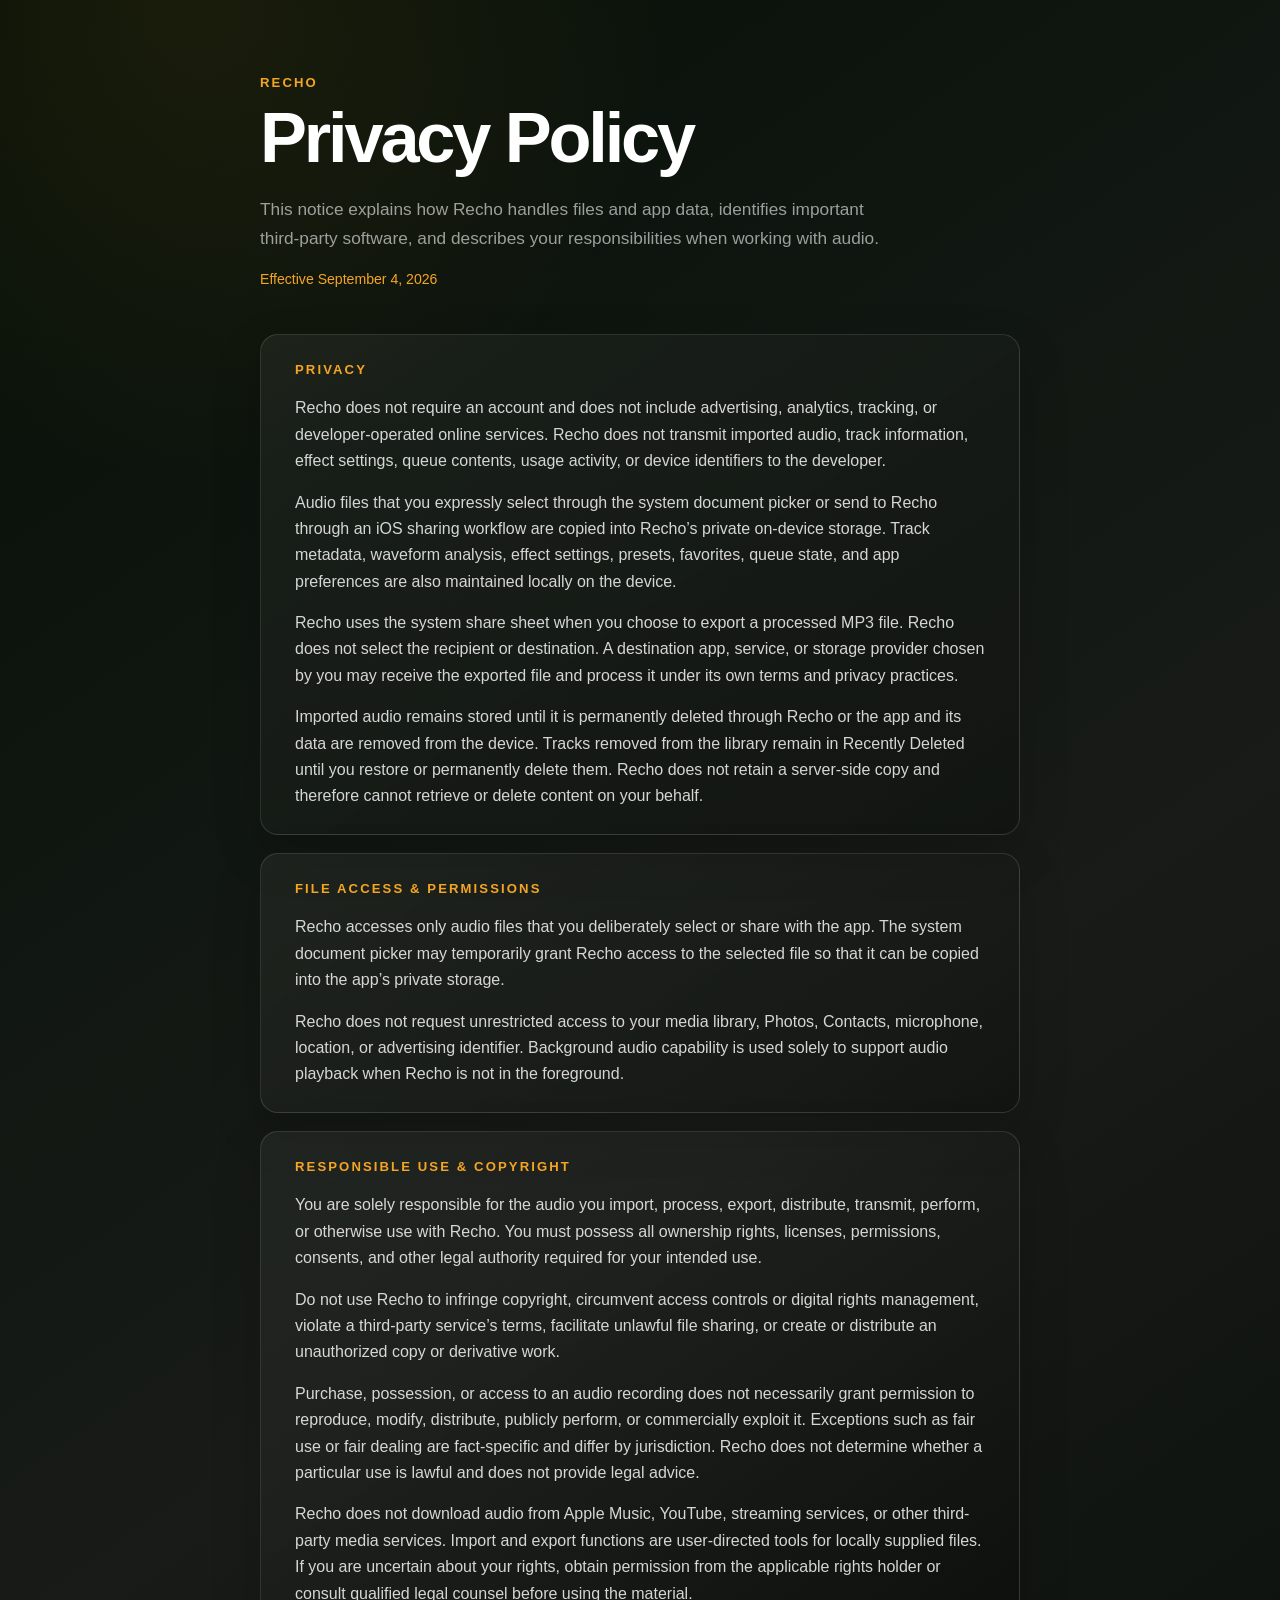
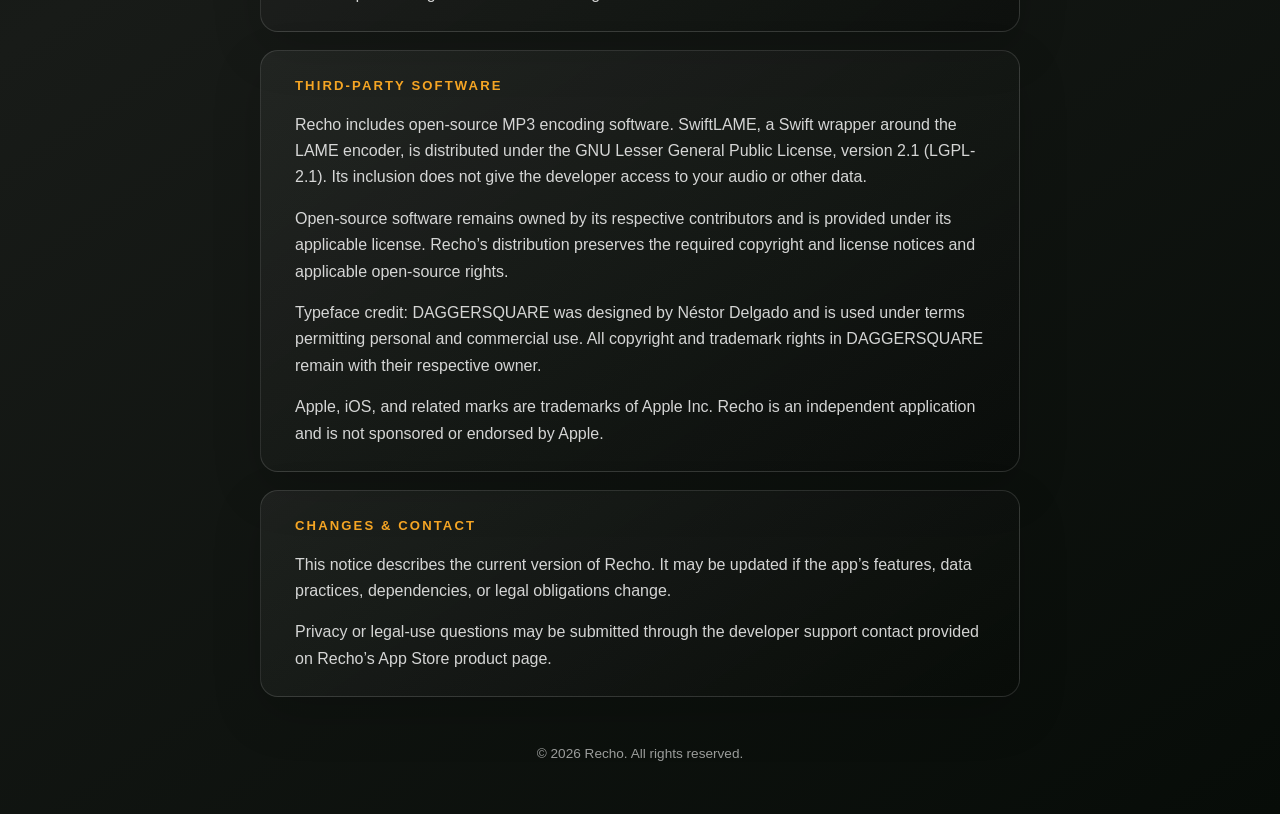
==== index.html @ ea0a2e34 "Publish Recho privacy policy" ====
<!doctype html>
<html lang="en">
<head>
  <meta charset="utf-8">
  <meta name="viewport" content="width=device-width, initial-scale=1">
  <meta name="description" content="Privacy Policy and Responsible Use notice for the Recho iOS app.">
  <title>Recho Privacy Policy</title>
  <link rel="stylesheet" href="styles.css">
</head>
<body>
  <main>
    <header>
      <p class="eyebrow">RECHO</p>
      <h1>Privacy Policy</h1>
      <p class="intro">This notice explains how Recho handles files and app data, identifies important third-party software, and describes your responsibilities when working with audio.</p>
      <p class="effective">Effective September 4, 2026</p>
    </header>

    <section>
      <h2>Privacy</h2>
      <p>Recho does not require an account and does not include advertising, analytics, tracking, or developer-operated online services. Recho does not transmit imported audio, track information, effect settings, queue contents, usage activity, or device identifiers to the developer.</p>
      <p>Audio files that you expressly select through the system document picker or send to Recho through an iOS sharing workflow are copied into Recho’s private on-device storage. Track metadata, waveform analysis, effect settings, presets, favorites, queue state, and app preferences are also maintained locally on the device.</p>
      <p>Recho uses the system share sheet when you choose to export a processed MP3 file. Recho does not select the recipient or destination. A destination app, service, or storage provider chosen by you may receive the exported file and process it under its own terms and privacy practices.</p>
      <p>Imported audio remains stored until it is permanently deleted through Recho or the app and its data are removed from the device. Tracks removed from the library remain in Recently Deleted until you restore or permanently delete them. Recho does not retain a server-side copy and therefore cannot retrieve or delete content on your behalf.</p>
    </section>

    <section>
      <h2>File Access &amp; Permissions</h2>
      <p>Recho accesses only audio files that you deliberately select or share with the app. The system document picker may temporarily grant Recho access to the selected file so that it can be copied into the app’s private storage.</p>
      <p>Recho does not request unrestricted access to your media library, Photos, Contacts, microphone, location, or advertising identifier. Background audio capability is used solely to support audio playback when Recho is not in the foreground.</p>
    </section>

    <section>
      <h2>Responsible Use &amp; Copyright</h2>
      <p>You are solely responsible for the audio you import, process, export, distribute, transmit, perform, or otherwise use with Recho. You must possess all ownership rights, licenses, permissions, consents, and other legal authority required for your intended use.</p>
      <p>Do not use Recho to infringe copyright, circumvent access controls or digital rights management, violate a third-party service’s terms, facilitate unlawful file sharing, or create or distribute an unauthorized copy or derivative work.</p>
      <p>Purchase, possession, or access to an audio recording does not necessarily grant permission to reproduce, modify, distribute, publicly perform, or commercially exploit it. Exceptions such as fair use or fair dealing are fact-specific and differ by jurisdiction. Recho does not determine whether a particular use is lawful and does not provide legal advice.</p>
      <p>Recho does not download audio from Apple Music, YouTube, streaming services, or other third-party media services. Import and export functions are user-directed tools for locally supplied files. If you are uncertain about your rights, obtain permission from the applicable rights holder or consult qualified legal counsel before using the material.</p>
    </section>

    <section>
      <h2>Third-Party Software</h2>
      <p>Recho includes open-source MP3 encoding software. SwiftLAME, a Swift wrapper around the LAME encoder, is distributed under the GNU Lesser General Public License, version 2.1 (LGPL-2.1). Its inclusion does not give the developer access to your audio or other data.</p>
      <p>Open-source software remains owned by its respective contributors and is provided under its applicable license. Recho’s distribution preserves the required copyright and license notices and applicable open-source rights.</p>
      <p>Typeface credit: DAGGERSQUARE was designed by Néstor Delgado and is used under terms permitting personal and commercial use. All copyright and trademark rights in DAGGERSQUARE remain with their respective owner.</p>
      <p>Apple, iOS, and related marks are trademarks of Apple Inc. Recho is an independent application and is not sponsored or endorsed by Apple.</p>
    </section>

    <section>
      <h2>Changes &amp; Contact</h2>
      <p>This notice describes the current version of Recho. It may be updated if the app’s features, data practices, dependencies, or legal obligations change.</p>
      <p>Privacy or legal-use questions may be submitted through the developer support contact provided on Recho’s App Store product page.</p>
    </section>

    <footer>© 2026 Recho. All rights reserved.</footer>
  </main>
</body>
</html>
---- styles.css ----
:root {
  color-scheme: dark;
  --background: #071008;
  --surface: rgba(255, 255, 255, 0.055);
  --border: rgba(255, 255, 255, 0.13);
  --text: rgba(255, 255, 255, 0.82);
  --muted: rgba(255, 255, 255, 0.59);
  --amber: #f5a524;
}

* { box-sizing: border-box; }

html { font-size: 16px; }

body {
  margin: 0;
  min-height: 100vh;
  background:
    radial-gradient(circle at 15% 0%, rgba(245, 165, 36, 0.08), transparent 30rem),
    linear-gradient(145deg, #061007, #181b18 50%, #070c08);
  color: var(--text);
  font-family: -apple-system, BlinkMacSystemFont, "Segoe UI", sans-serif;
  line-height: 1.65;
}

main {
  width: min(760px, calc(100% - 32px));
  margin: 0 auto;
  padding: 72px 0 48px;
}

header { margin-bottom: 42px; }

.eyebrow,
h2 {
  color: var(--amber);
  font-size: 0.82rem;
  font-weight: 700;
  letter-spacing: 0.16em;
  text-transform: uppercase;
}

.eyebrow { margin: 0 0 8px; }

h1 {
  margin: 0;
  color: #fff;
  font-size: clamp(2.3rem, 8vw, 4.4rem);
  line-height: 1.02;
  letter-spacing: -0.045em;
}

.intro {
  max-width: 640px;
  margin: 22px 0 0;
  color: var(--muted);
  font-size: 1.08rem;
}

.effective {
  margin: 16px 0 0;
  color: var(--amber);
  font-size: 0.88rem;
}

section {
  margin: 18px 0;
  padding: 24px clamp(20px, 5vw, 34px);
  background: linear-gradient(145deg, var(--surface), rgba(0, 0, 0, 0.2));
  border: 1px solid var(--border);
  border-radius: 18px;
  box-shadow: 0 18px 50px rgba(0, 0, 0, 0.16);
}

h2 { margin: 0 0 15px; }

p { margin: 0 0 15px; }
p:last-child { margin-bottom: 0; }

footer {
  padding: 28px 4px 0;
  color: var(--muted);
  font-size: 0.85rem;
  text-align: center;
}

@media (max-width: 520px) {
  main { padding-top: 44px; }
  section { border-radius: 15px; }
}
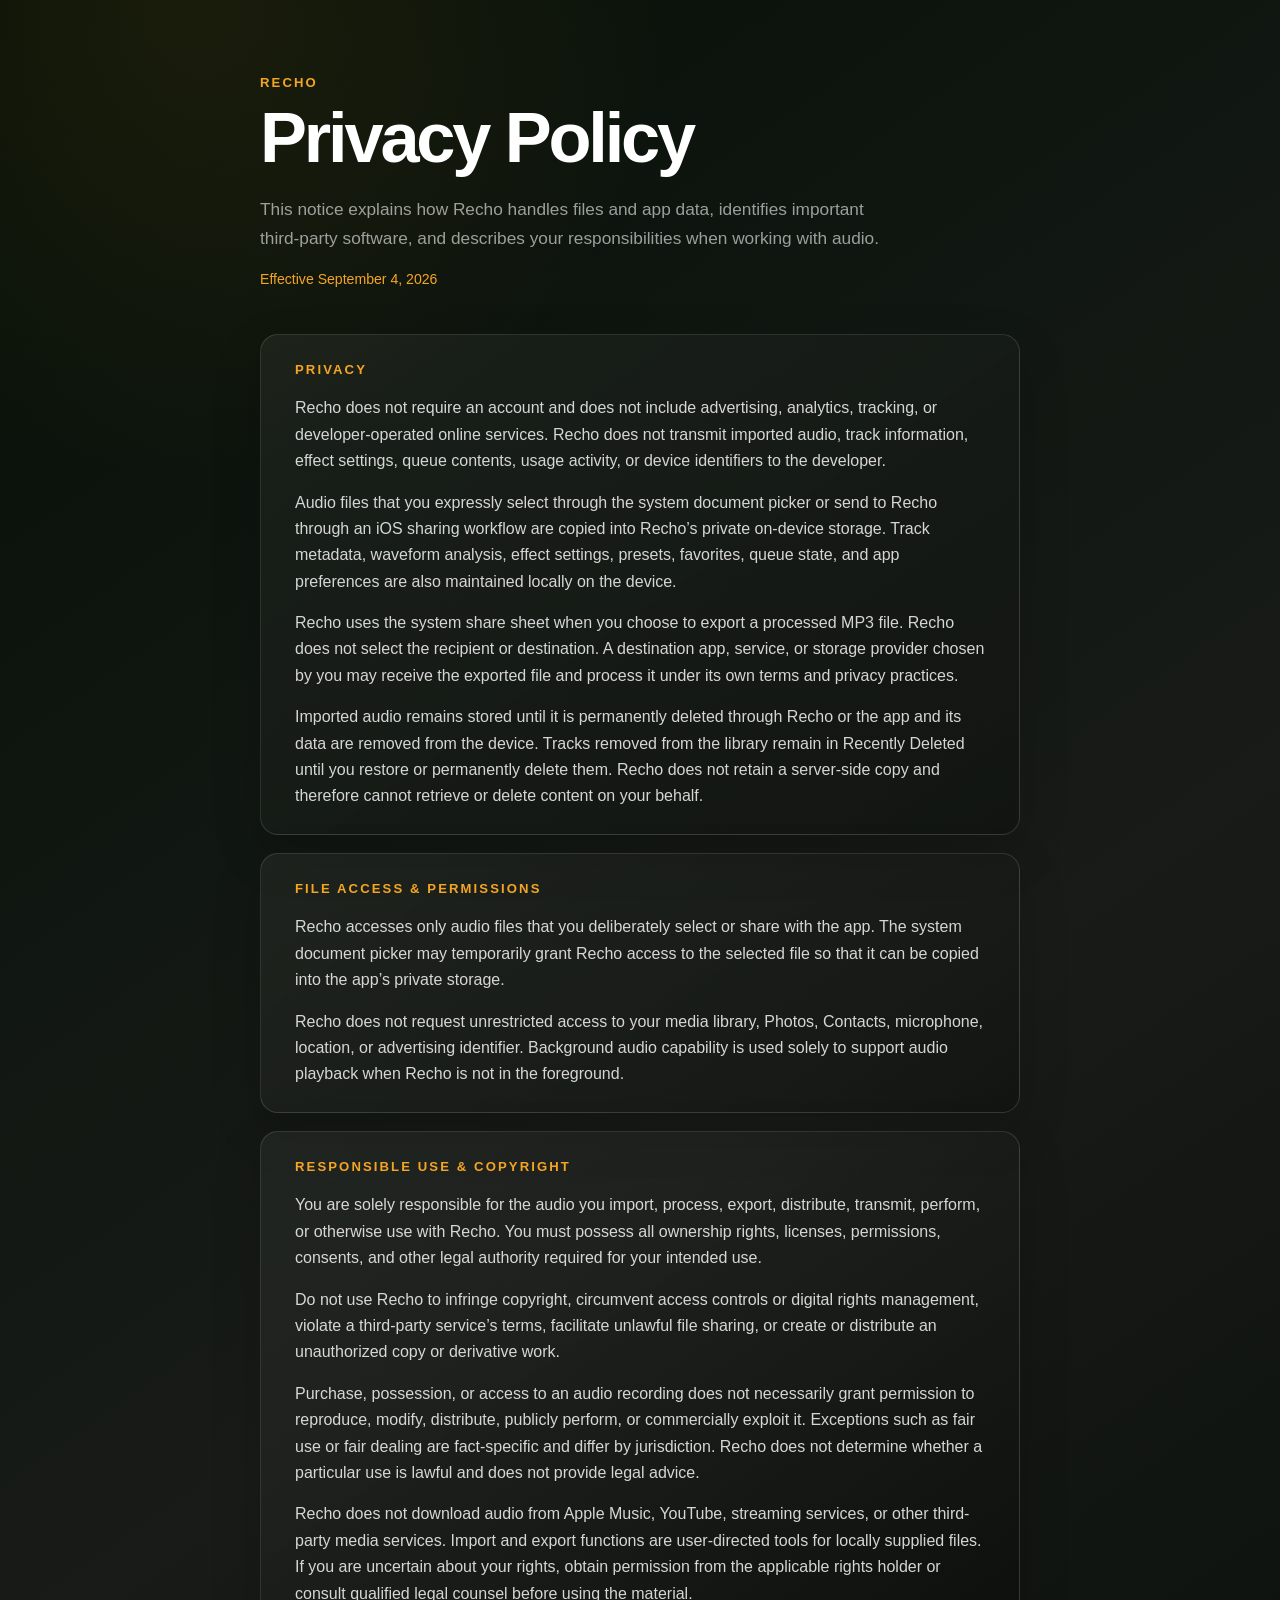
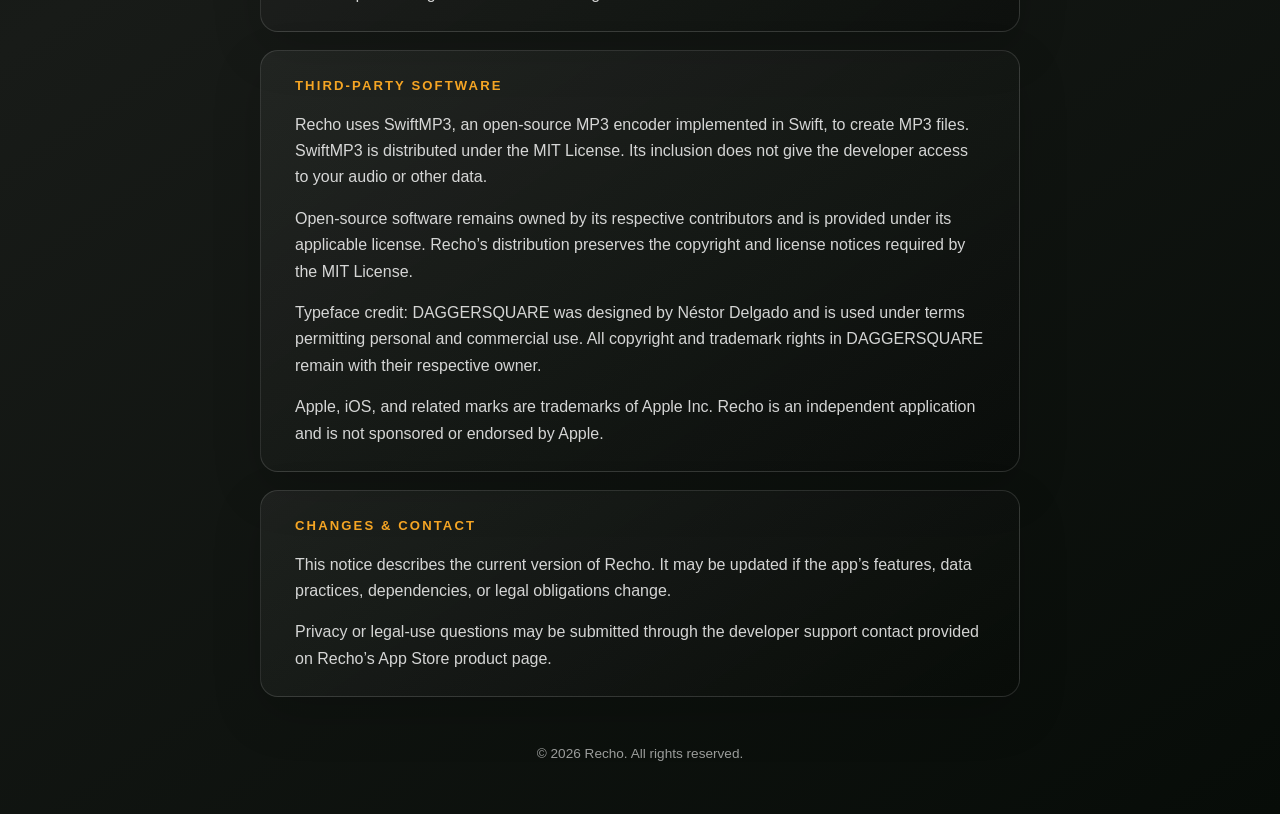
==== commit d8221b5b: "Update privacy notice for SwiftMP3" ====
--- a/index.html
+++ b/index.html
@@ -40,8 +40,8 @@
 
     <section>
       <h2>Third-Party Software</h2>
-      <p>Recho includes open-source MP3 encoding software. SwiftLAME, a Swift wrapper around the LAME encoder, is distributed under the GNU Lesser General Public License, version 2.1 (LGPL-2.1). Its inclusion does not give the developer access to your audio or other data.</p>
-      <p>Open-source software remains owned by its respective contributors and is provided under its applicable license. Recho’s distribution preserves the required copyright and license notices and applicable open-source rights.</p>
+      <p>Recho uses SwiftMP3, an open-source MP3 encoder implemented in Swift, to create MP3 files. SwiftMP3 is distributed under the MIT License. Its inclusion does not give the developer access to your audio or other data.</p>
+      <p>Open-source software remains owned by its respective contributors and is provided under its applicable license. Recho’s distribution preserves the copyright and license notices required by the MIT License.</p>
       <p>Typeface credit: DAGGERSQUARE was designed by Néstor Delgado and is used under terms permitting personal and commercial use. All copyright and trademark rights in DAGGERSQUARE remain with their respective owner.</p>
       <p>Apple, iOS, and related marks are trademarks of Apple Inc. Recho is an independent application and is not sponsored or endorsed by Apple.</p>
     </section>
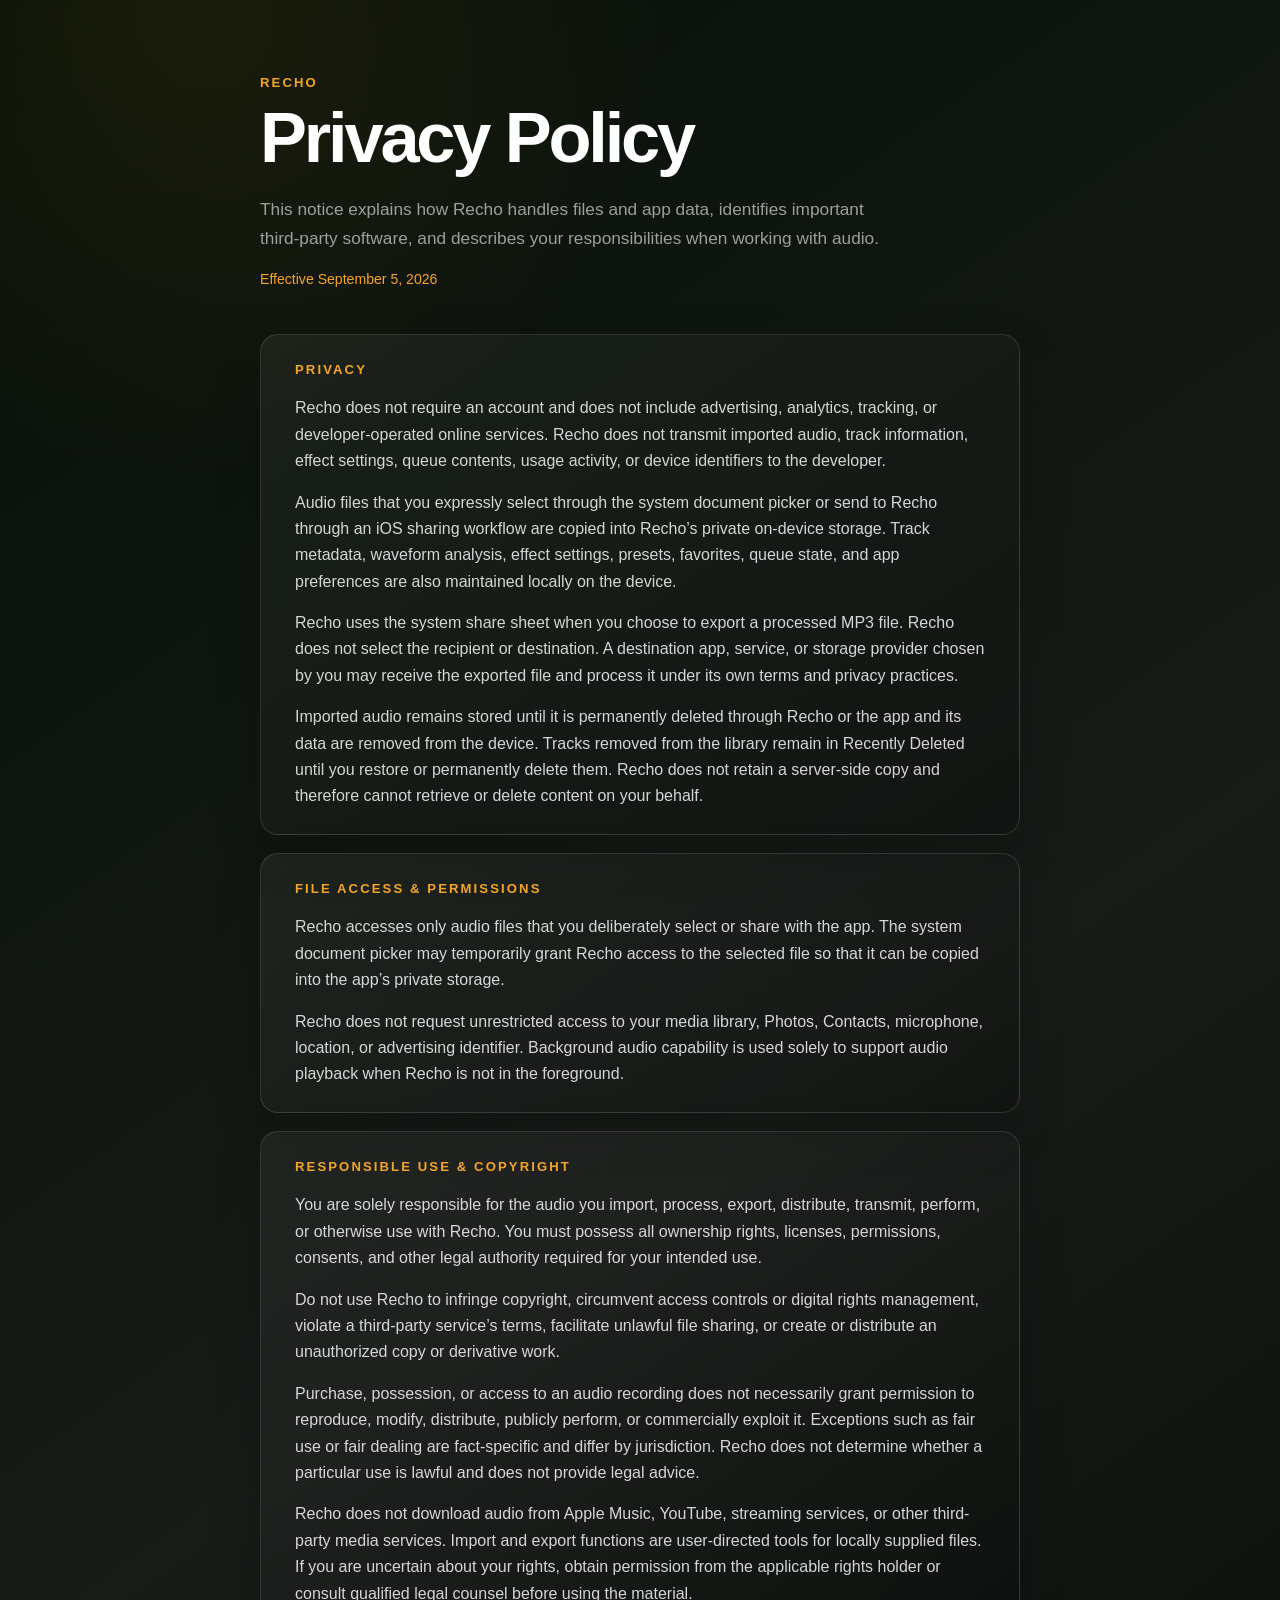
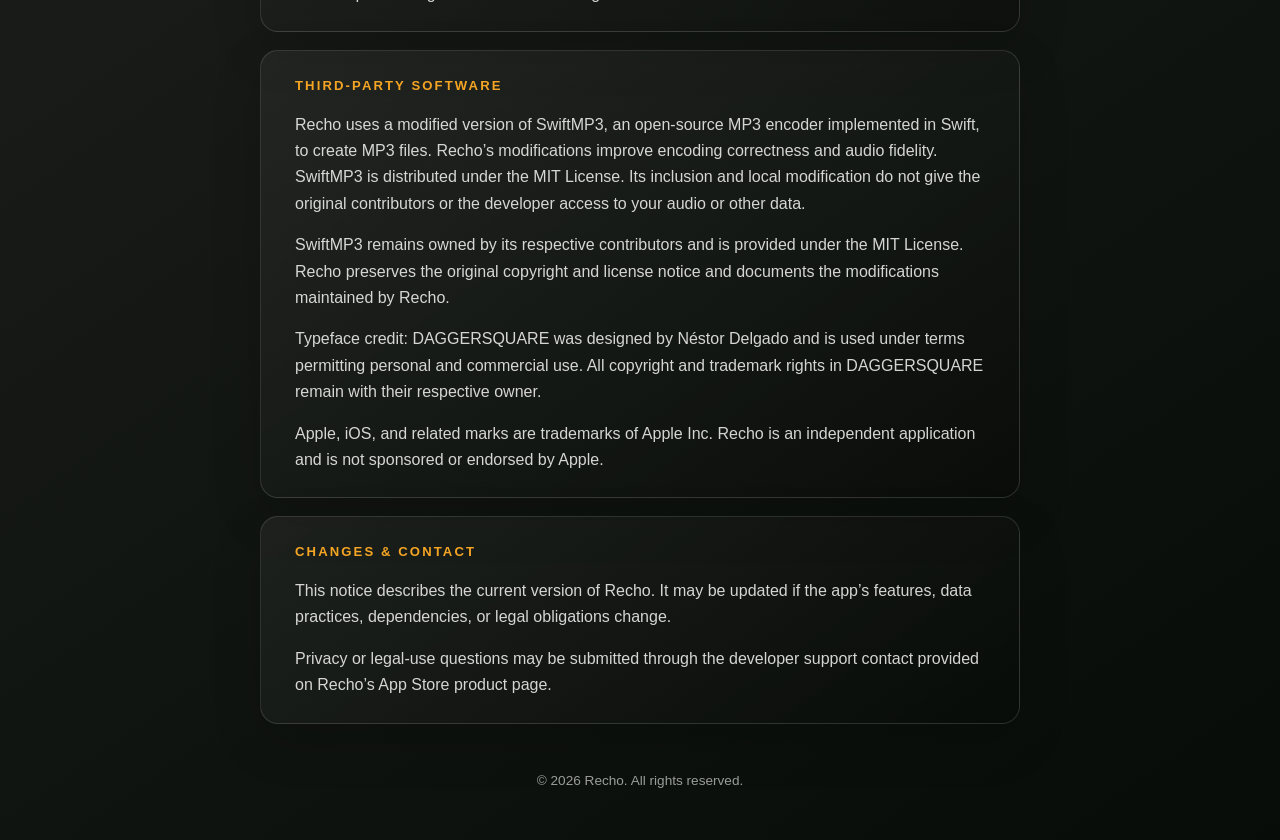
==== commit 966a7888: "Document modified SwiftMP3 encoder" ====
--- a/index.html
+++ b/index.html
@@ -13,7 +13,7 @@
       <p class="eyebrow">RECHO</p>
       <h1>Privacy Policy</h1>
       <p class="intro">This notice explains how Recho handles files and app data, identifies important third-party software, and describes your responsibilities when working with audio.</p>
-      <p class="effective">Effective September 4, 2026</p>
+      <p class="effective">Effective September 5, 2026</p>
     </header>
 
     <section>
@@ -40,8 +40,8 @@
 
     <section>
       <h2>Third-Party Software</h2>
-      <p>Recho uses SwiftMP3, an open-source MP3 encoder implemented in Swift, to create MP3 files. SwiftMP3 is distributed under the MIT License. Its inclusion does not give the developer access to your audio or other data.</p>
-      <p>Open-source software remains owned by its respective contributors and is provided under its applicable license. Recho’s distribution preserves the copyright and license notices required by the MIT License.</p>
+      <p>Recho uses a modified version of SwiftMP3, an open-source MP3 encoder implemented in Swift, to create MP3 files. Recho’s modifications improve encoding correctness and audio fidelity. SwiftMP3 is distributed under the MIT License. Its inclusion and local modification do not give the original contributors or the developer access to your audio or other data.</p>
+      <p>SwiftMP3 remains owned by its respective contributors and is provided under the MIT License. Recho preserves the original copyright and license notice and documents the modifications maintained by Recho.</p>
       <p>Typeface credit: DAGGERSQUARE was designed by Néstor Delgado and is used under terms permitting personal and commercial use. All copyright and trademark rights in DAGGERSQUARE remain with their respective owner.</p>
       <p>Apple, iOS, and related marks are trademarks of Apple Inc. Recho is an independent application and is not sponsored or endorsed by Apple.</p>
     </section>
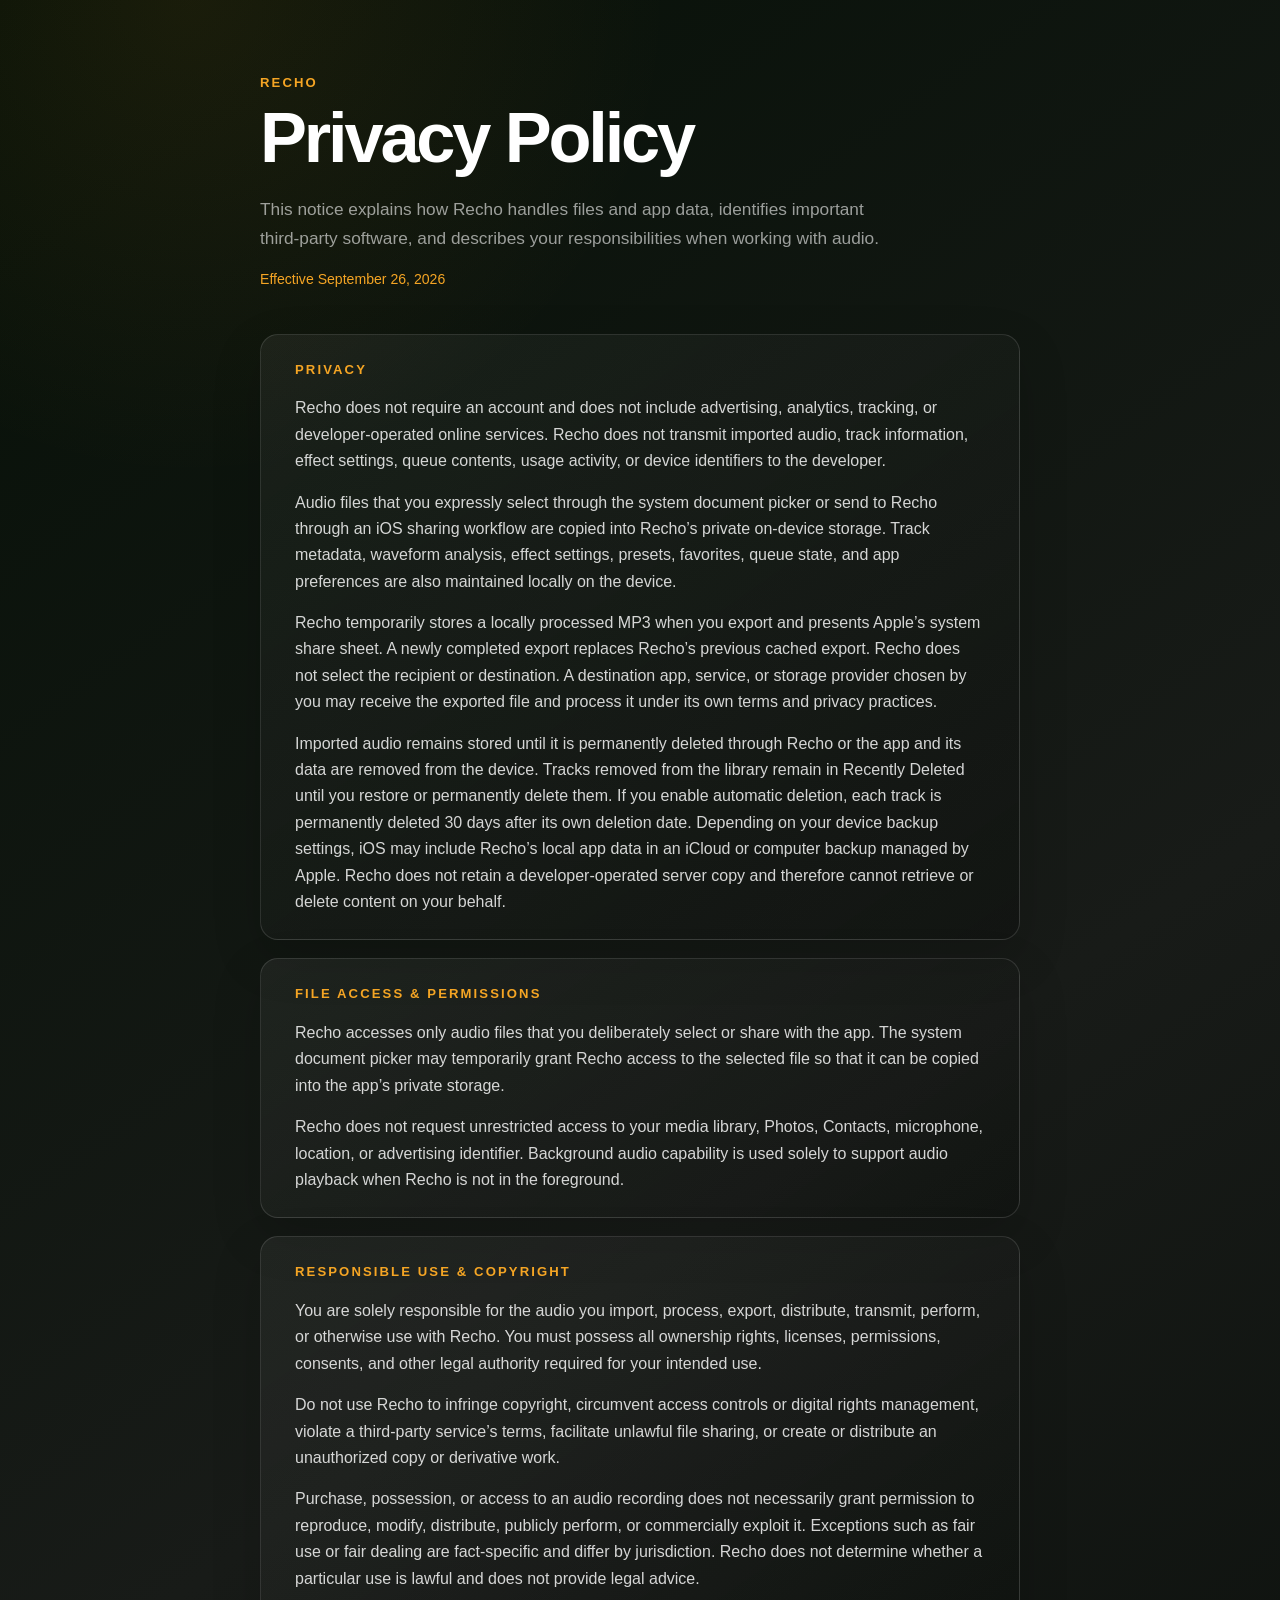
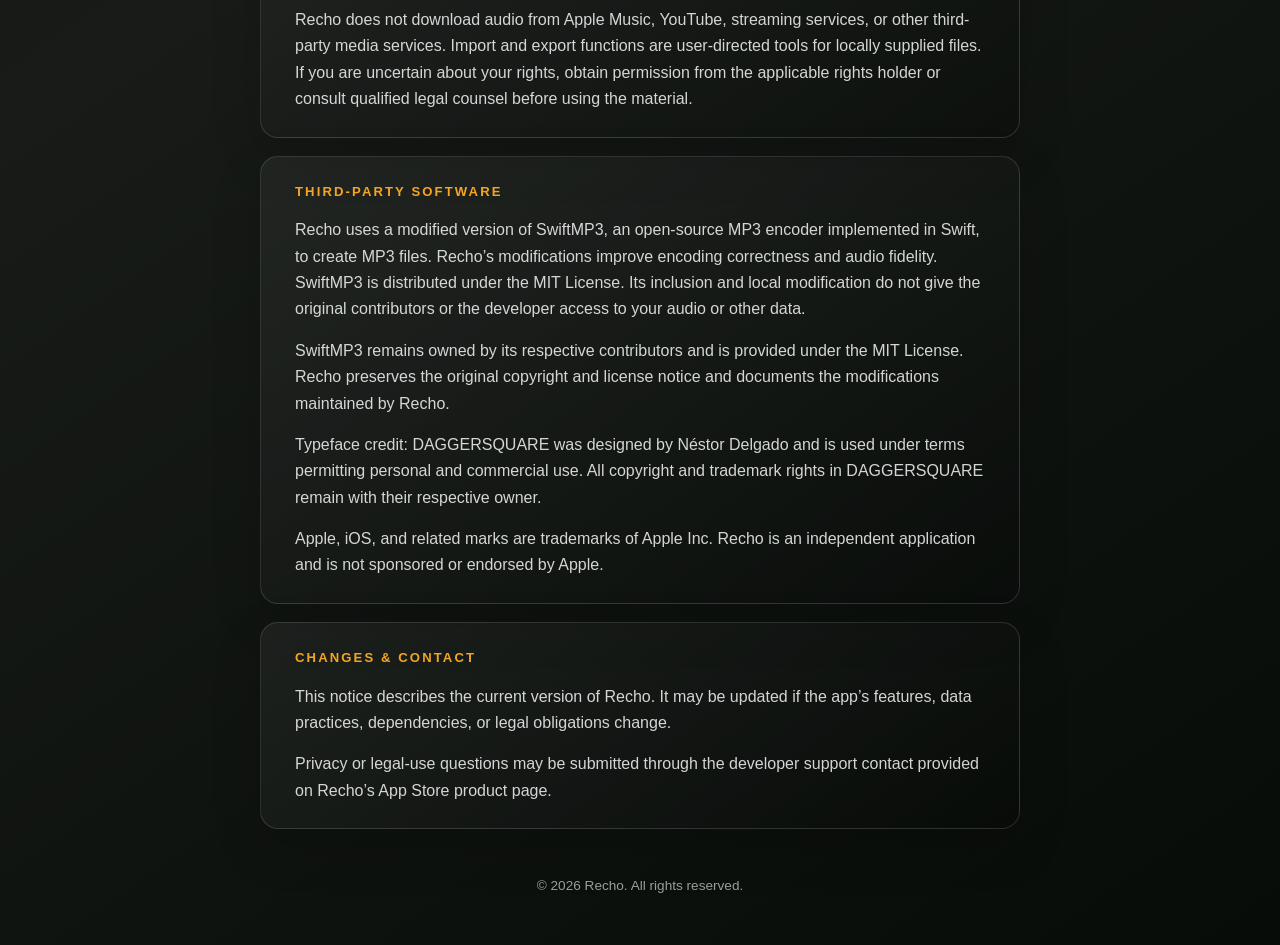
==== commit 79a0a331: "Privacy Statement Update" ====
--- a/index.html
+++ b/index.html
@@ -13,15 +13,15 @@
       <p class="eyebrow">RECHO</p>
       <h1>Privacy Policy</h1>
       <p class="intro">This notice explains how Recho handles files and app data, identifies important third-party software, and describes your responsibilities when working with audio.</p>
-      <p class="effective">Effective September 5, 2026</p>
+      <p class="effective">Effective September 26, 2026</p>
     </header>
 
     <section>
       <h2>Privacy</h2>
       <p>Recho does not require an account and does not include advertising, analytics, tracking, or developer-operated online services. Recho does not transmit imported audio, track information, effect settings, queue contents, usage activity, or device identifiers to the developer.</p>
       <p>Audio files that you expressly select through the system document picker or send to Recho through an iOS sharing workflow are copied into Recho’s private on-device storage. Track metadata, waveform analysis, effect settings, presets, favorites, queue state, and app preferences are also maintained locally on the device.</p>
-      <p>Recho uses the system share sheet when you choose to export a processed MP3 file. Recho does not select the recipient or destination. A destination app, service, or storage provider chosen by you may receive the exported file and process it under its own terms and privacy practices.</p>
-      <p>Imported audio remains stored until it is permanently deleted through Recho or the app and its data are removed from the device. Tracks removed from the library remain in Recently Deleted until you restore or permanently delete them. Recho does not retain a server-side copy and therefore cannot retrieve or delete content on your behalf.</p>
+      <p>Recho temporarily stores a locally processed MP3 when you export and presents Apple’s system share sheet. A newly completed export replaces Recho’s previous cached export. Recho does not select the recipient or destination. A destination app, service, or storage provider chosen by you may receive the exported file and process it under its own terms and privacy practices.</p>
+      <p>Imported audio remains stored until it is permanently deleted through Recho or the app and its data are removed from the device. Tracks removed from the library remain in Recently Deleted until you restore or permanently delete them. If you enable automatic deletion, each track is permanently deleted 30 days after its own deletion date. Depending on your device backup settings, iOS may include Recho’s local app data in an iCloud or computer backup managed by Apple. Recho does not retain a developer-operated server copy and therefore cannot retrieve or delete content on your behalf.</p>
     </section>
 
     <section>
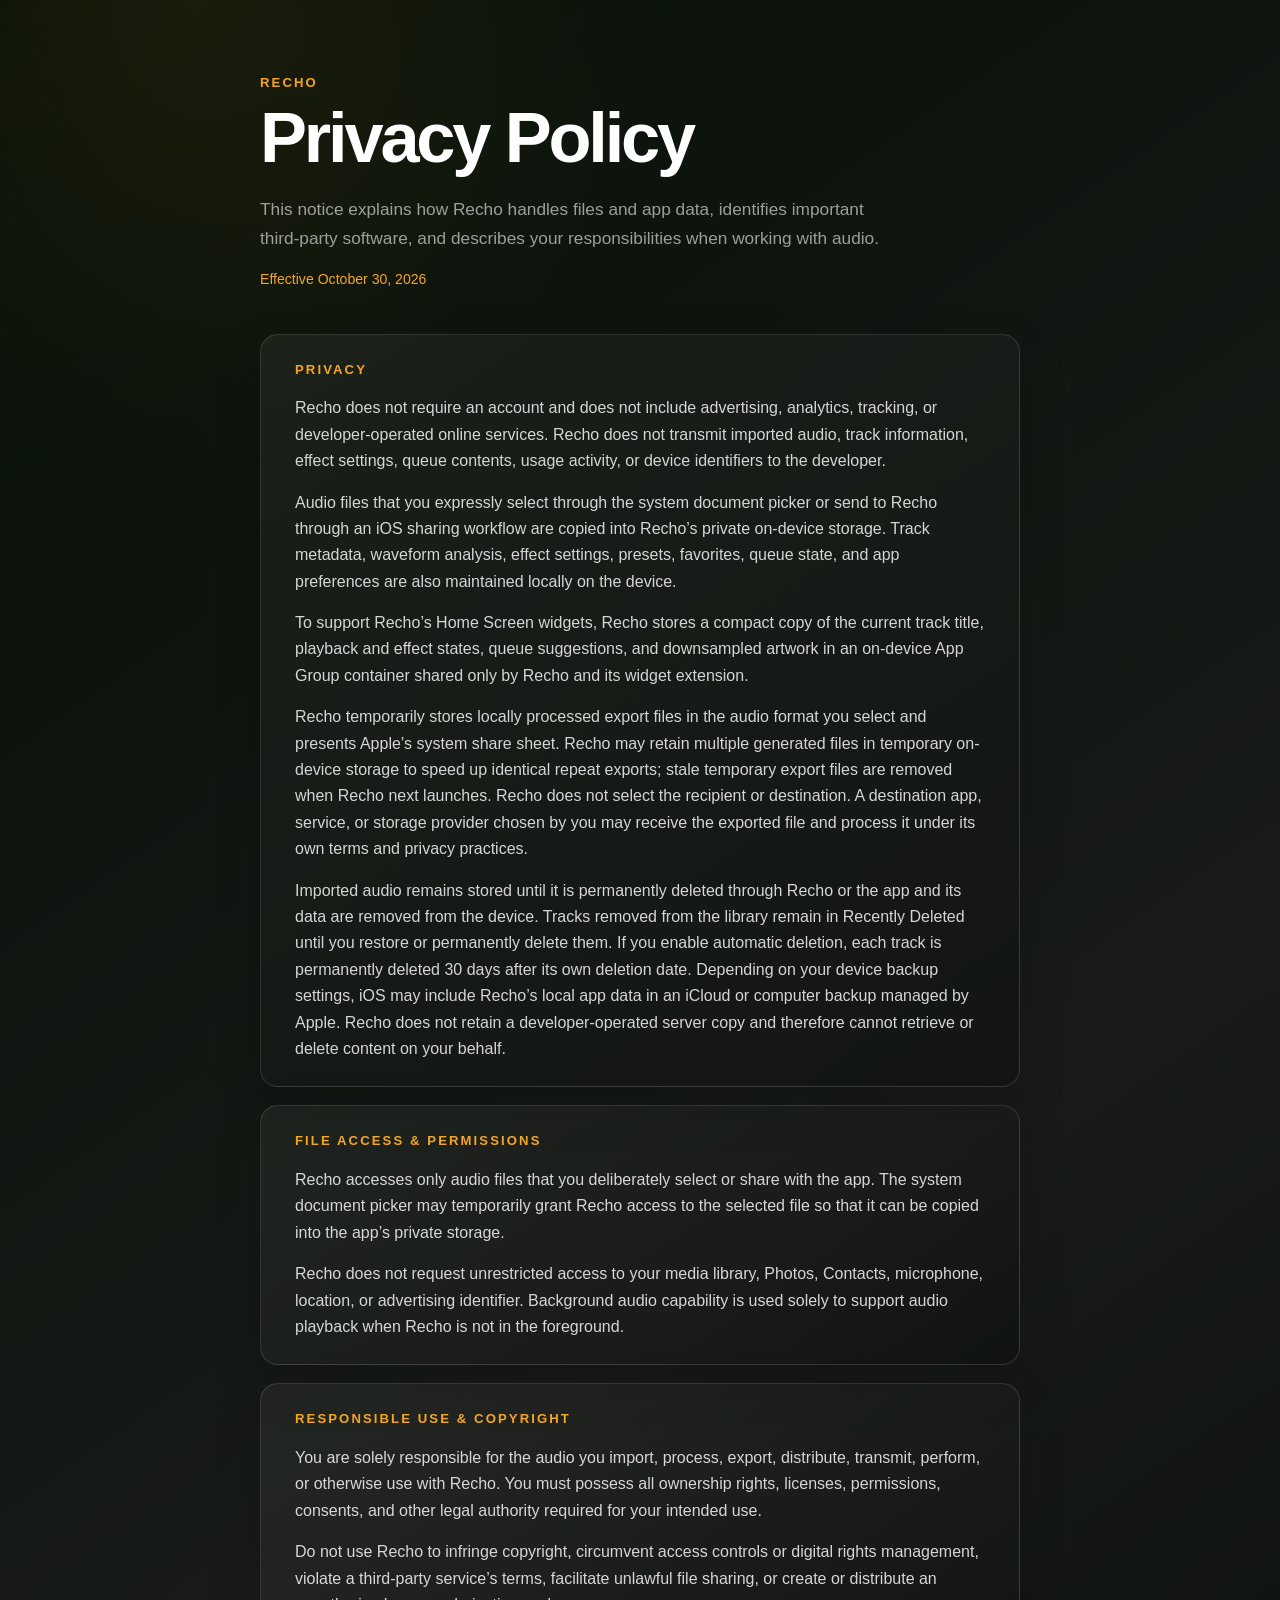
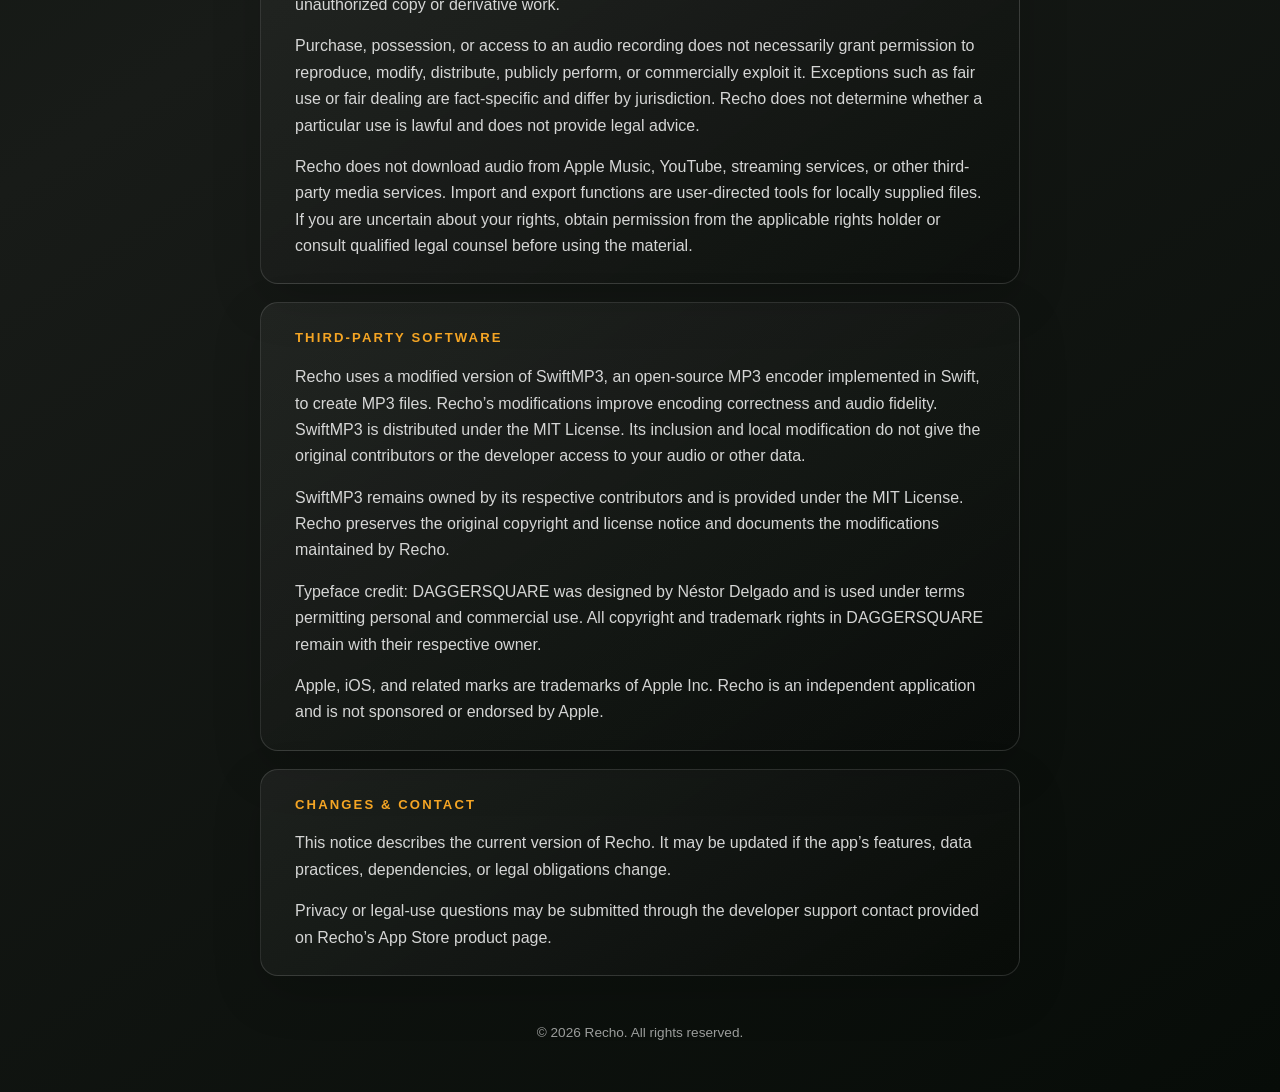
==== commit f6c2af25: "Update privacy policy for widgets and export formats" ====
--- a/index.html
+++ b/index.html
@@ -13,14 +13,15 @@
       <p class="eyebrow">RECHO</p>
       <h1>Privacy Policy</h1>
       <p class="intro">This notice explains how Recho handles files and app data, identifies important third-party software, and describes your responsibilities when working with audio.</p>
-      <p class="effective">Effective September 26, 2026</p>
+      <p class="effective">Effective October 30, 2026</p>
     </header>
 
     <section>
       <h2>Privacy</h2>
       <p>Recho does not require an account and does not include advertising, analytics, tracking, or developer-operated online services. Recho does not transmit imported audio, track information, effect settings, queue contents, usage activity, or device identifiers to the developer.</p>
       <p>Audio files that you expressly select through the system document picker or send to Recho through an iOS sharing workflow are copied into Recho’s private on-device storage. Track metadata, waveform analysis, effect settings, presets, favorites, queue state, and app preferences are also maintained locally on the device.</p>
-      <p>Recho temporarily stores a locally processed MP3 when you export and presents Apple’s system share sheet. A newly completed export replaces Recho’s previous cached export. Recho does not select the recipient or destination. A destination app, service, or storage provider chosen by you may receive the exported file and process it under its own terms and privacy practices.</p>
+      <p>To support Recho’s Home Screen widgets, Recho stores a compact copy of the current track title, playback and effect states, queue suggestions, and downsampled artwork in an on-device App Group container shared only by Recho and its widget extension.</p>
+      <p>Recho temporarily stores locally processed export files in the audio format you select and presents Apple’s system share sheet. Recho may retain multiple generated files in temporary on-device storage to speed up identical repeat exports; stale temporary export files are removed when Recho next launches. Recho does not select the recipient or destination. A destination app, service, or storage provider chosen by you may receive the exported file and process it under its own terms and privacy practices.</p>
       <p>Imported audio remains stored until it is permanently deleted through Recho or the app and its data are removed from the device. Tracks removed from the library remain in Recently Deleted until you restore or permanently delete them. If you enable automatic deletion, each track is permanently deleted 30 days after its own deletion date. Depending on your device backup settings, iOS may include Recho’s local app data in an iCloud or computer backup managed by Apple. Recho does not retain a developer-operated server copy and therefore cannot retrieve or delete content on your behalf.</p>
     </section>
 
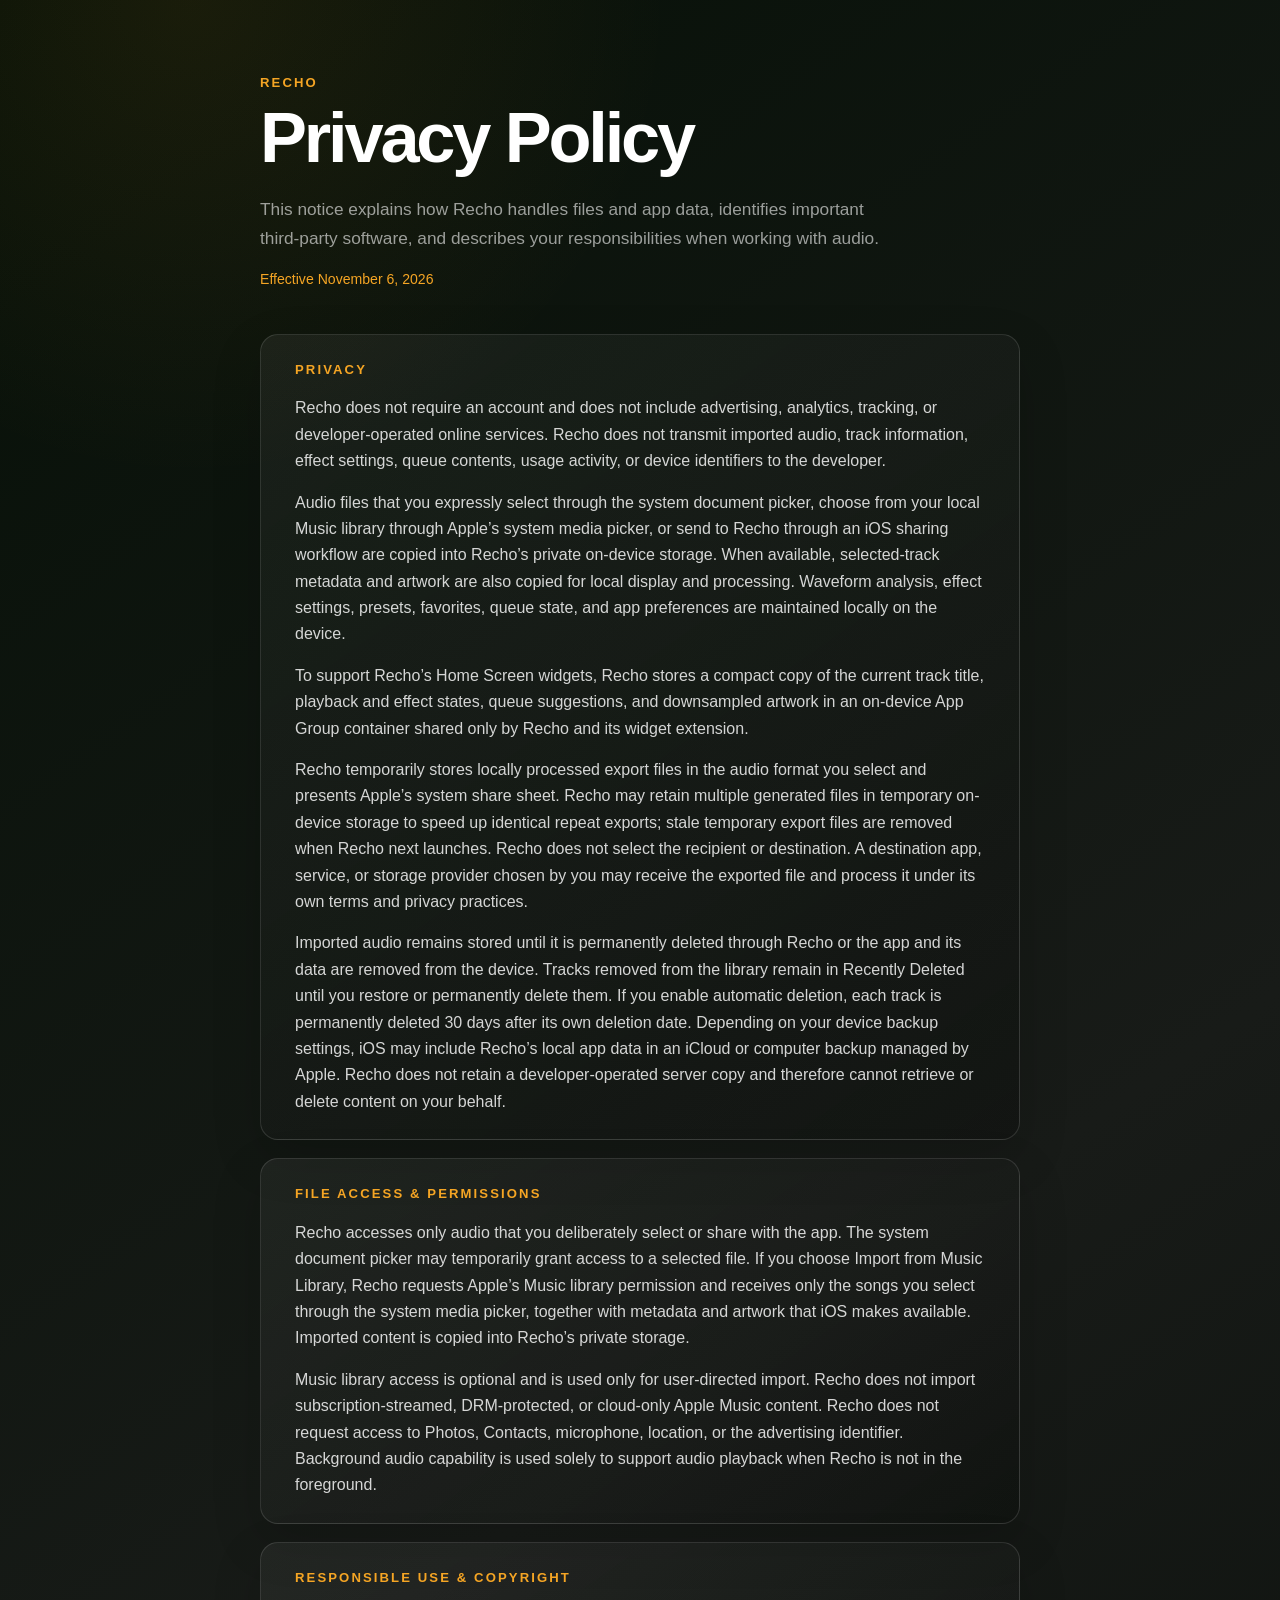
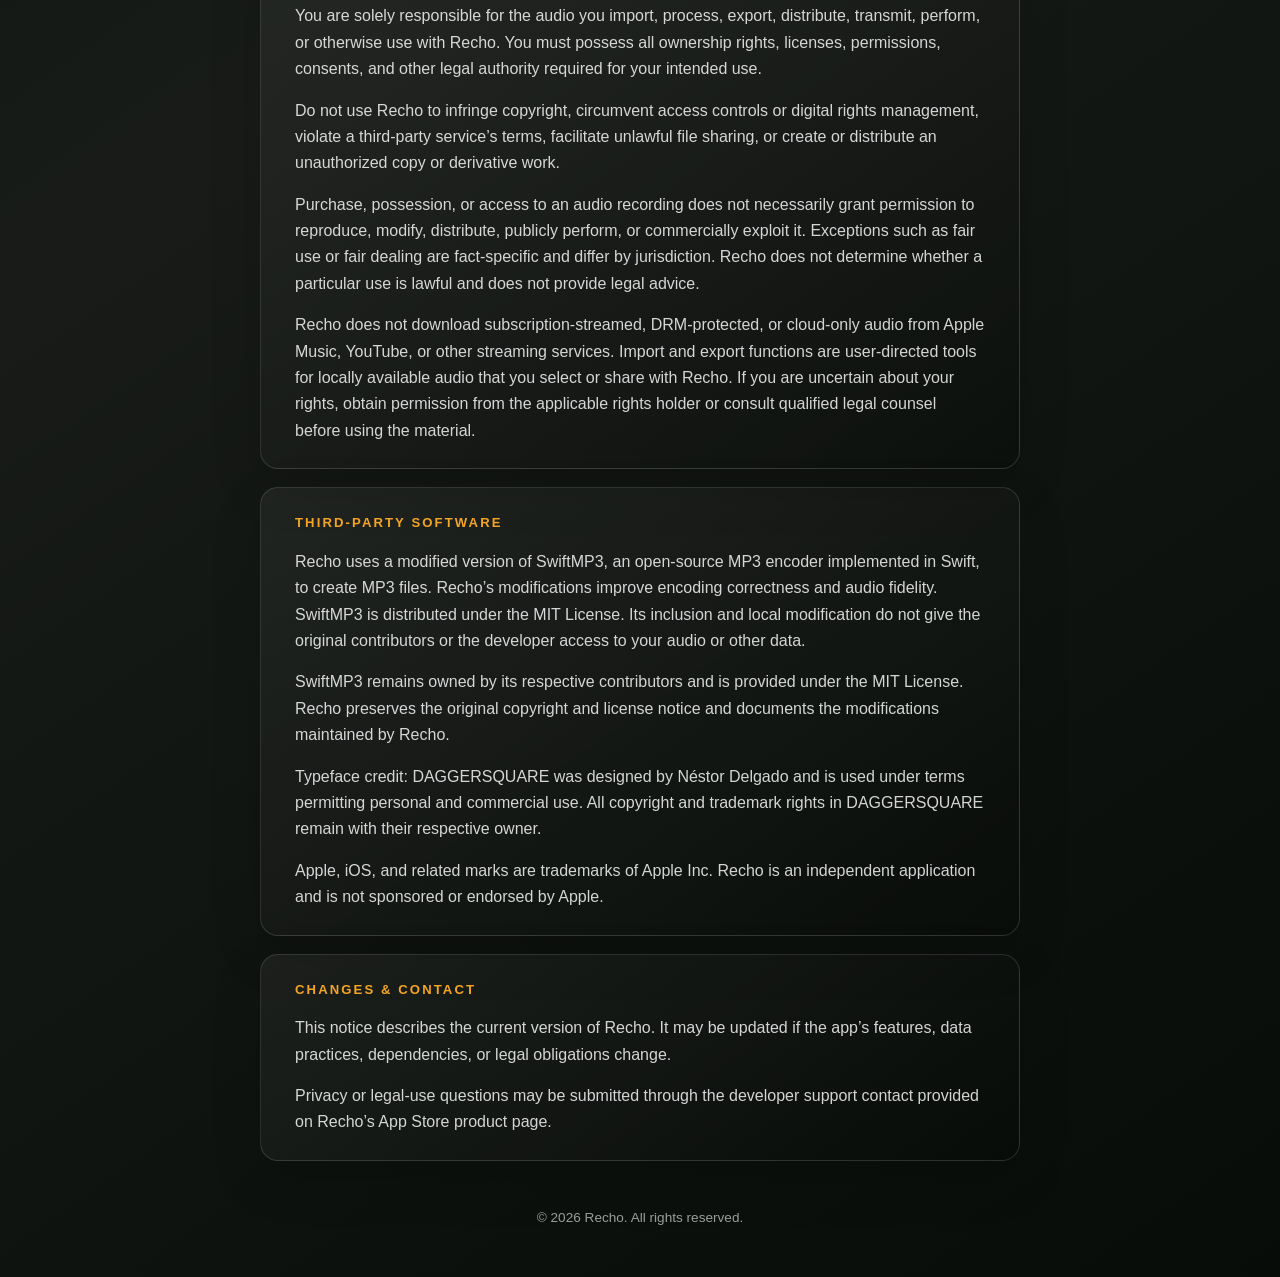
==== commit 7d1f6677: "Update privacy policy for Music Library imports" ====
--- a/index.html
+++ b/index.html
@@ -13,13 +13,13 @@
       <p class="eyebrow">RECHO</p>
       <h1>Privacy Policy</h1>
       <p class="intro">This notice explains how Recho handles files and app data, identifies important third-party software, and describes your responsibilities when working with audio.</p>
-      <p class="effective">Effective October 30, 2026</p>
+      <p class="effective">Effective November 6, 2026</p>
     </header>
 
     <section>
       <h2>Privacy</h2>
       <p>Recho does not require an account and does not include advertising, analytics, tracking, or developer-operated online services. Recho does not transmit imported audio, track information, effect settings, queue contents, usage activity, or device identifiers to the developer.</p>
-      <p>Audio files that you expressly select through the system document picker or send to Recho through an iOS sharing workflow are copied into Recho’s private on-device storage. Track metadata, waveform analysis, effect settings, presets, favorites, queue state, and app preferences are also maintained locally on the device.</p>
+      <p>Audio files that you expressly select through the system document picker, choose from your local Music library through Apple’s system media picker, or send to Recho through an iOS sharing workflow are copied into Recho’s private on-device storage. When available, selected-track metadata and artwork are also copied for local display and processing. Waveform analysis, effect settings, presets, favorites, queue state, and app preferences are maintained locally on the device.</p>
       <p>To support Recho’s Home Screen widgets, Recho stores a compact copy of the current track title, playback and effect states, queue suggestions, and downsampled artwork in an on-device App Group container shared only by Recho and its widget extension.</p>
       <p>Recho temporarily stores locally processed export files in the audio format you select and presents Apple’s system share sheet. Recho may retain multiple generated files in temporary on-device storage to speed up identical repeat exports; stale temporary export files are removed when Recho next launches. Recho does not select the recipient or destination. A destination app, service, or storage provider chosen by you may receive the exported file and process it under its own terms and privacy practices.</p>
       <p>Imported audio remains stored until it is permanently deleted through Recho or the app and its data are removed from the device. Tracks removed from the library remain in Recently Deleted until you restore or permanently delete them. If you enable automatic deletion, each track is permanently deleted 30 days after its own deletion date. Depending on your device backup settings, iOS may include Recho’s local app data in an iCloud or computer backup managed by Apple. Recho does not retain a developer-operated server copy and therefore cannot retrieve or delete content on your behalf.</p>
@@ -27,8 +27,8 @@
 
     <section>
       <h2>File Access &amp; Permissions</h2>
-      <p>Recho accesses only audio files that you deliberately select or share with the app. The system document picker may temporarily grant Recho access to the selected file so that it can be copied into the app’s private storage.</p>
-      <p>Recho does not request unrestricted access to your media library, Photos, Contacts, microphone, location, or advertising identifier. Background audio capability is used solely to support audio playback when Recho is not in the foreground.</p>
+      <p>Recho accesses only audio that you deliberately select or share with the app. The system document picker may temporarily grant access to a selected file. If you choose Import from Music Library, Recho requests Apple’s Music library permission and receives only the songs you select through the system media picker, together with metadata and artwork that iOS makes available. Imported content is copied into Recho’s private storage.</p>
+      <p>Music library access is optional and is used only for user-directed import. Recho does not import subscription-streamed, DRM-protected, or cloud-only Apple Music content. Recho does not request access to Photos, Contacts, microphone, location, or the advertising identifier. Background audio capability is used solely to support audio playback when Recho is not in the foreground.</p>
     </section>
 
     <section>
@@ -36,7 +36,7 @@
       <p>You are solely responsible for the audio you import, process, export, distribute, transmit, perform, or otherwise use with Recho. You must possess all ownership rights, licenses, permissions, consents, and other legal authority required for your intended use.</p>
       <p>Do not use Recho to infringe copyright, circumvent access controls or digital rights management, violate a third-party service’s terms, facilitate unlawful file sharing, or create or distribute an unauthorized copy or derivative work.</p>
       <p>Purchase, possession, or access to an audio recording does not necessarily grant permission to reproduce, modify, distribute, publicly perform, or commercially exploit it. Exceptions such as fair use or fair dealing are fact-specific and differ by jurisdiction. Recho does not determine whether a particular use is lawful and does not provide legal advice.</p>
-      <p>Recho does not download audio from Apple Music, YouTube, streaming services, or other third-party media services. Import and export functions are user-directed tools for locally supplied files. If you are uncertain about your rights, obtain permission from the applicable rights holder or consult qualified legal counsel before using the material.</p>
+      <p>Recho does not download subscription-streamed, DRM-protected, or cloud-only audio from Apple Music, YouTube, or other streaming services. Import and export functions are user-directed tools for locally available audio that you select or share with Recho. If you are uncertain about your rights, obtain permission from the applicable rights holder or consult qualified legal counsel before using the material.</p>
     </section>
 
     <section>
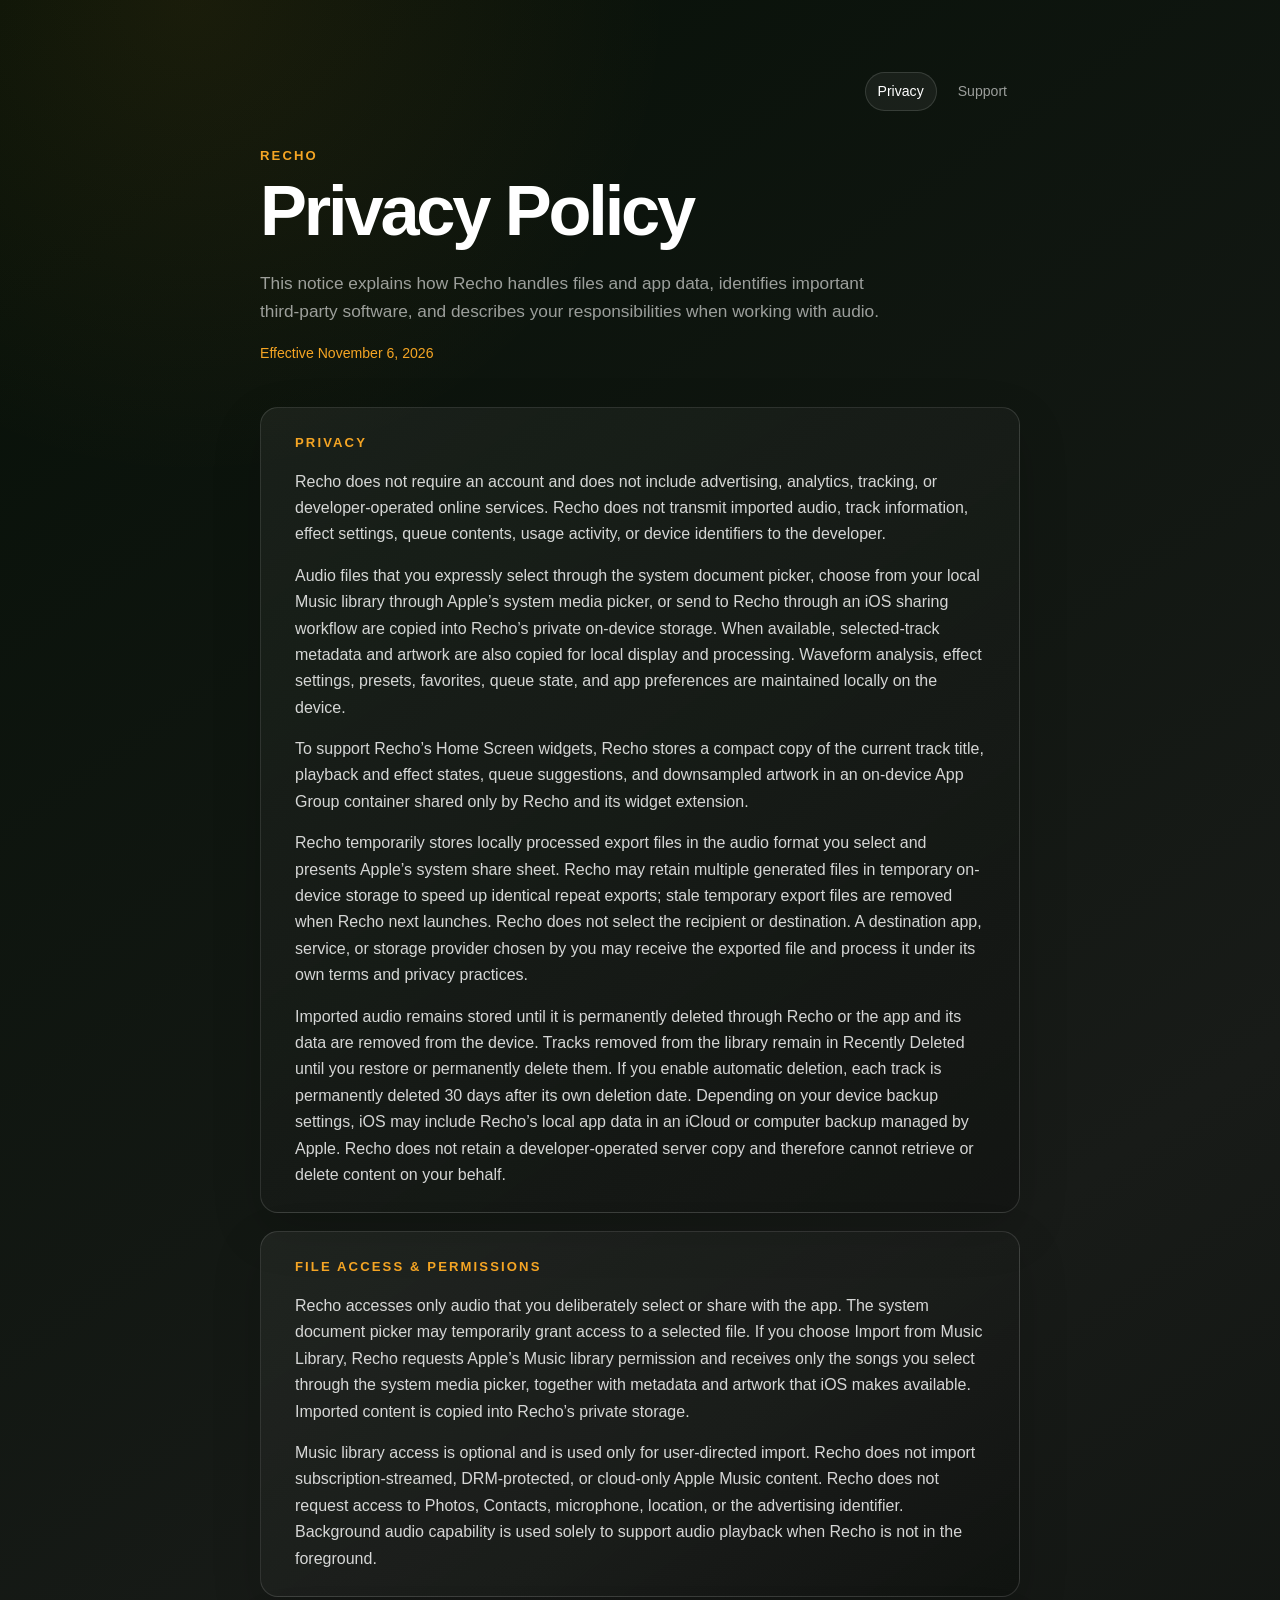
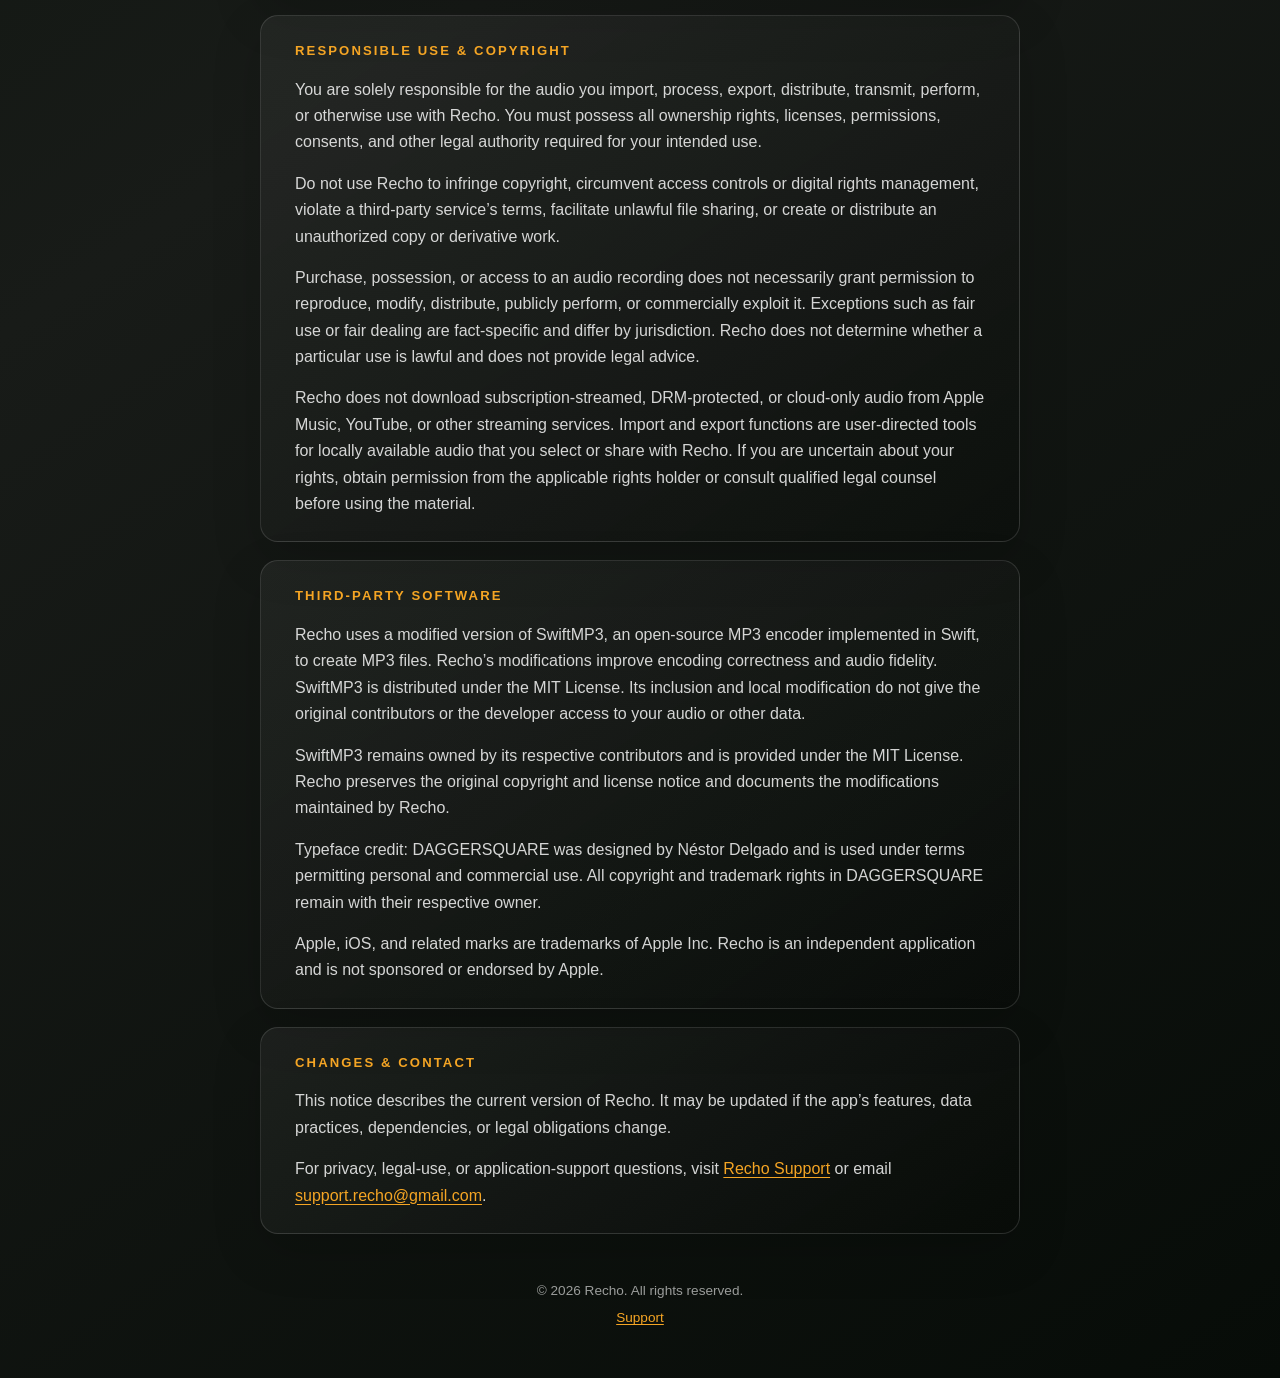
==== commit c3f94211: "Add Recho support page" ====
--- a/index.html
+++ b/index.html
@@ -9,6 +9,11 @@
 </head>
 <body>
   <main>
+    <nav class="site-nav" aria-label="Recho website">
+      <a href="index.html" aria-current="page">Privacy</a>
+      <a href="support.html">Support</a>
+    </nav>
+
     <header>
       <p class="eyebrow">RECHO</p>
       <h1>Privacy Policy</h1>
@@ -50,10 +55,13 @@
     <section>
       <h2>Changes &amp; Contact</h2>
       <p>This notice describes the current version of Recho. It may be updated if the app’s features, data practices, dependencies, or legal obligations change.</p>
-      <p>Privacy or legal-use questions may be submitted through the developer support contact provided on Recho’s App Store product page.</p>
+      <p>For privacy, legal-use, or application-support questions, visit <a href="support.html">Recho Support</a> or email <a href="mailto:support.recho@gmail.com">support.recho@gmail.com</a>.</p>
     </section>
 
-    <footer>© 2026 Recho. All rights reserved.</footer>
+    <footer>
+      <p>© 2026 Recho. All rights reserved.</p>
+      <p><a href="support.html">Support</a></p>
+    </footer>
   </main>
 </body>
 </html>
--- a/styles.css
+++ b/styles.css
@@ -27,6 +27,30 @@
   width: min(760px, calc(100% - 32px));
   margin: 0 auto;
   padding: 72px 0 48px;
+}
+
+.site-nav {
+  display: flex;
+  justify-content: flex-end;
+  gap: 8px;
+  margin-bottom: 34px;
+}
+
+.site-nav a {
+  padding: 7px 12px;
+  color: var(--muted);
+  font-size: 0.88rem;
+  text-decoration: none;
+  border: 1px solid transparent;
+  border-radius: 999px;
+}
+
+.site-nav a:hover,
+.site-nav a:focus-visible,
+.site-nav a[aria-current="page"] {
+  color: #fff;
+  background: var(--surface);
+  border-color: var(--border);
 }
 
 header { margin-bottom: 42px; }
@@ -77,6 +101,36 @@
 p { margin: 0 0 15px; }
 p:last-child { margin-bottom: 0; }
 
+a {
+  color: var(--amber);
+  text-underline-offset: 0.18em;
+}
+
+a:hover { color: #ffc45f; }
+
+.support-link {
+  display: inline-block;
+  margin-top: 5px;
+  padding: 11px 16px;
+  color: #111;
+  font-weight: 700;
+  text-decoration: none;
+  background: var(--amber);
+  border-radius: 12px;
+}
+
+.support-link:hover {
+  color: #111;
+  background: #ffc45f;
+}
+
+.support-list {
+  margin: 0;
+  padding-left: 1.25rem;
+}
+
+.support-list li + li { margin-top: 8px; }
+
 footer {
   padding: 28px 4px 0;
   color: var(--muted);
@@ -84,7 +138,10 @@
   text-align: center;
 }
 
+footer p { margin-bottom: 5px; }
+
 @media (max-width: 520px) {
   main { padding-top: 44px; }
+  .site-nav { margin-bottom: 28px; }
   section { border-radius: 15px; }
 }
